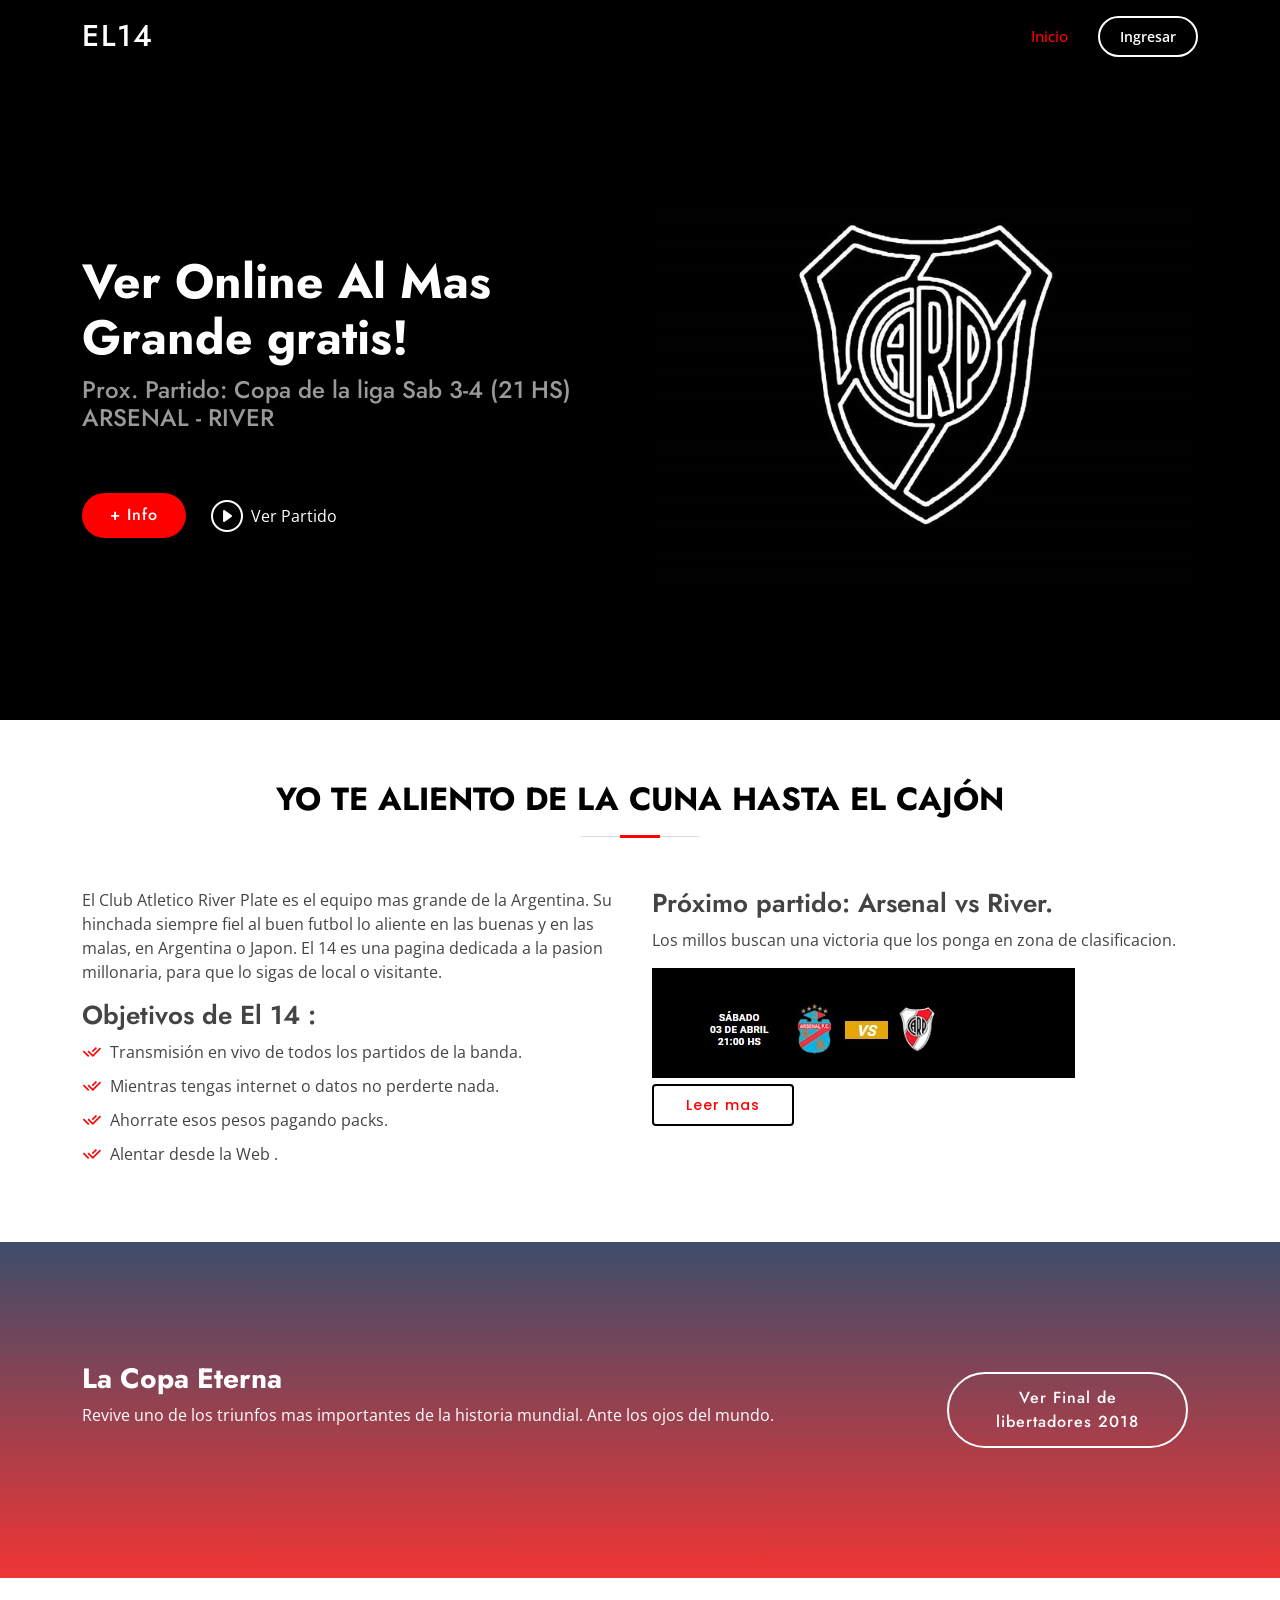
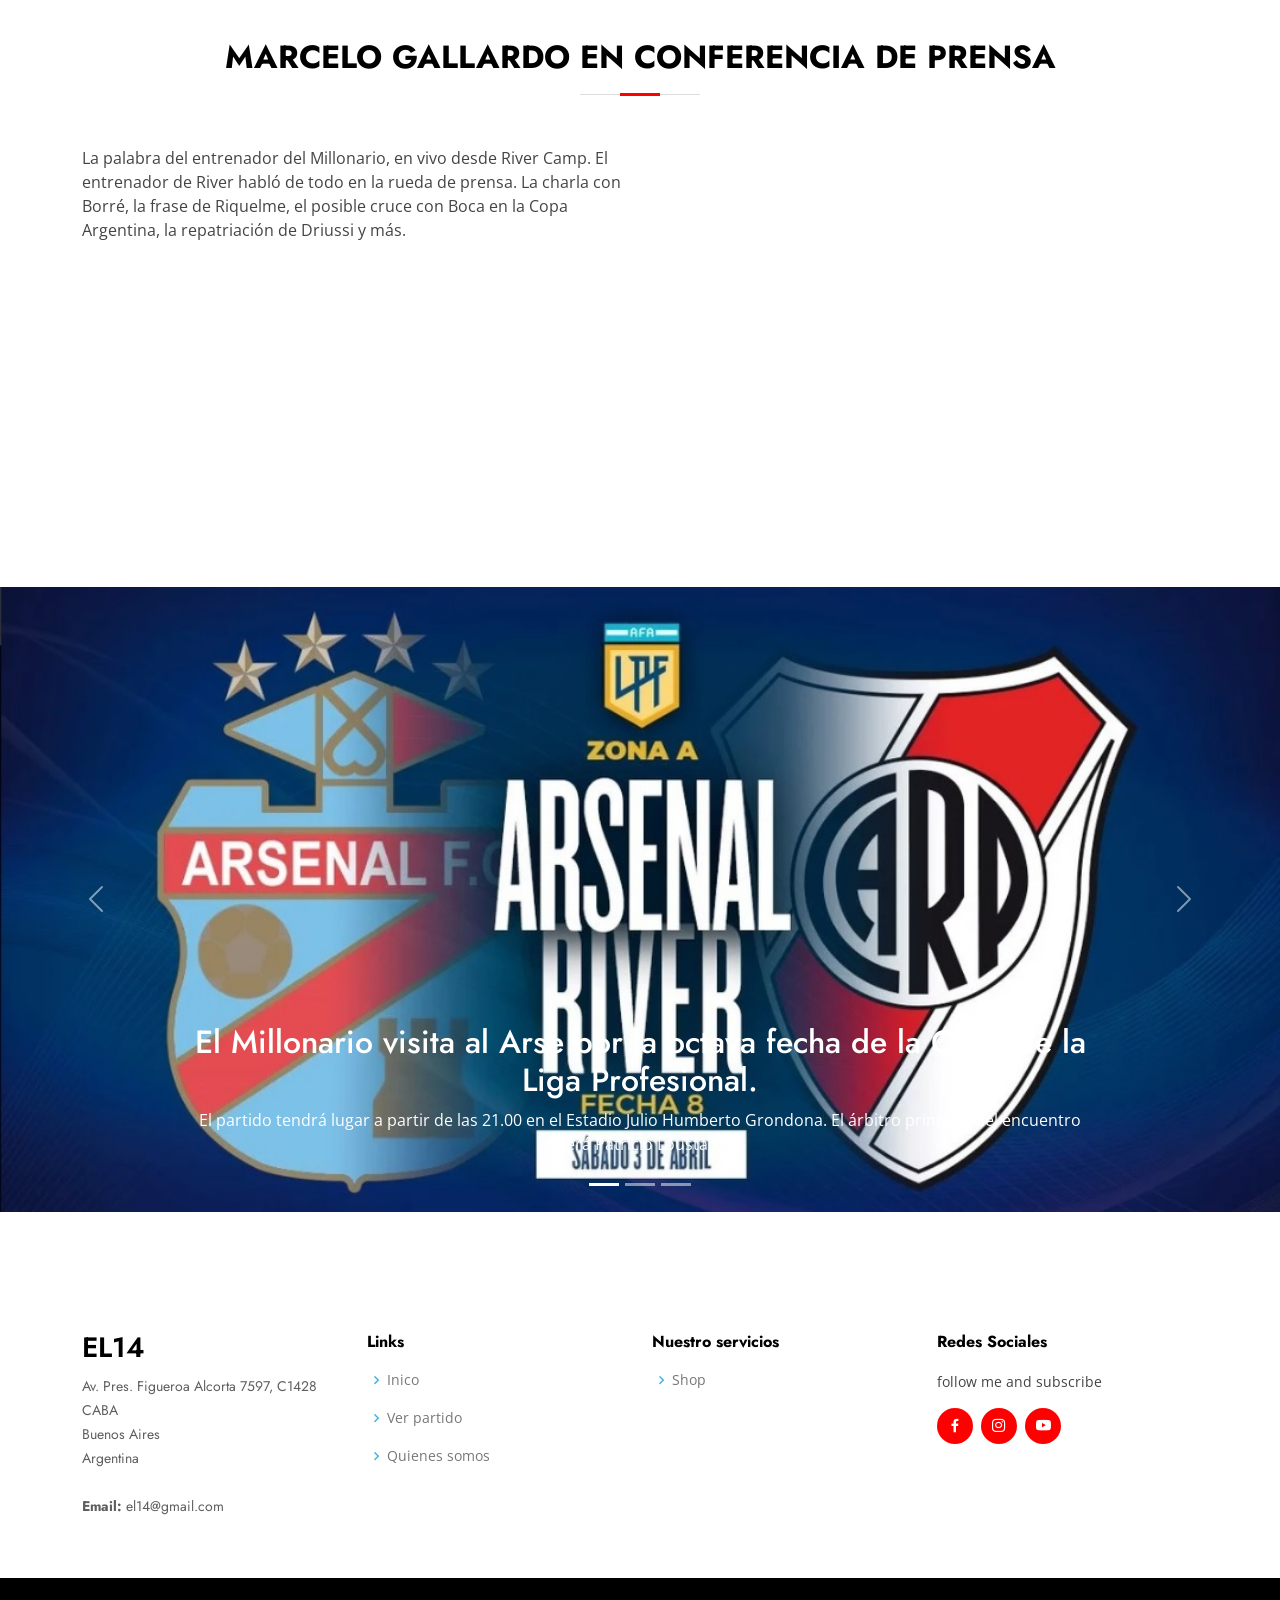
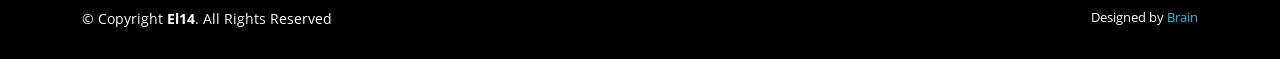
==== index.html @ 0b27cdcb "Update index.html" ====
<!DOCTYPE html>
<html lang="en">

<head>
  <meta charset="utf-8">
  <meta content="width=device-width, initial-scale=1.0" name="viewport">

  <title>El14 Ver online gratis a River Plate!</title>
  <meta content="" name="description">
  <meta content="" name="keywords">

  <!-- Favicons -->
  <link href="assets/img/faviriver.png" rel="icon">
  <link href="assets/img/apple-touch-icon.png" rel="apple-touch-icon">

  <!-- Google Fonts -->
  <link href="https://fonts.googleapis.com/css?family=Open+Sans:300,300i,400,400i,600,600i,700,700i|Jost:300,300i,400,400i,500,500i,600,600i,700,700i|Poppins:300,300i,400,400i,500,500i,600,600i,700,700i" rel="stylesheet">

  <!-- Vendor CSS Files -->
  <link href="assets/vendor/aos/aos.css" rel="stylesheet">
  <link href="assets/vendor/bootstrap/css/bootstrap.min.css" rel="stylesheet">
  <link href="assets/vendor/bootstrap-icons/bootstrap-icons.css" rel="stylesheet">
  <link href="assets/vendor/boxicons/css/boxicons.min.css" rel="stylesheet">
  <link href="assets/vendor/glightbox/css/glightbox.min.css" rel="stylesheet">
  <link href="assets/vendor/remixicon/remixicon.css" rel="stylesheet">
  <link href="assets/vendor/swiper/swiper-bundle.min.css" rel="stylesheet">

  <!-- Template Main CSS File -->
  <link href="assets/css/style.css" rel="stylesheet">

  
</head>

<body>

  <!-- ======= Header ======= -->
  <header id="header" class="fixed-top ">
    <div class="container d-flex align-items-center">

      <h1 class="logo me-auto"><a href="index.html">El14</a></h1>
      <!-- Uncomment below if you prefer to use an image logo -->
      <!-- <a href="index.html" class="logo me-auto"><img src="assets/img/logo.png" alt="" class="img-fluid"></a>-->

      <nav id="navbar" class="navbar">
        <ul>
          <li><a class="nav-link scrollto active" href="#hero">Inicio</a></li> 
          
          <li><a class="getstarted scrollto" href="#">Ingresar</a></li>
        </ul>
        <i class="bi bi-list mobile-nav-toggle"></i>
      </nav><!-- .navbar -->

    </div>
  </header><!-- End Header -->

  <!-- ======= Hero Section ======= -->
  <section id="hero" class="d-flex align-items-center">

    <div class="container">
      <div class="row">
        <div class="col-lg-6 d-flex flex-column justify-content-center pt-4 pt-lg-0 order-2 order-lg-1" data-aos="fade-up" data-aos-delay="200">
          <h1>Ver Online Al Mas Grande gratis!</h1>
         <h2>Prox. Partido: Copa de la liga Sab 3-4 (21 HS)
           ARSENAL - RIVER
         </h2>
          <div class="d-flex justify-content-center justify-content-lg-start">
            <a href="#about" class="btn-get-started scrollto">+ Info</a>
            <a href="report.html" class="glightbox btn-watch-video"><i class="bi bi-play-circle"></i><span>Ver Partido</span></a>
          </div>
        </div>
        <div class="col-lg-6 order-1 order-lg-2 hero-img" data-aos="zoom-in" data-aos-delay="200">
          <img src="assets/img/img1.jpg" class="img-fluid animated" alt="">
        </div>
      </div>
      
    </div>

    

  </section><!-- End Hero -->

    <!-- ======= About Us Section ======= -->
    <section id="about" class="about">
      <div class="container" data-aos="fade-up">

        <div class="section-title">
          <h2>Yo te aliento de la cuna hasta el cajón</h2>
        </div>

        <div class="row content">
          <div class="col-lg-6">
            <p>
              El Club Atletico River Plate es el equipo mas grande de la Argentina. 
              Su hinchada siempre fiel al buen futbol lo aliente en las buenas y en las malas, en Argentina o Japon.
              El 14 es una pagina dedicada a la pasion millonaria, para que lo sigas de local o visitante.
            </p>
            <ul>
              <h3>Objetivos de El 14 :</h3>
              <li><i class="ri-check-double-line"></i> Transmisión en vivo de todos los partidos de la banda.</li>
              <li><i class="ri-check-double-line"></i> Mientras tengas internet o datos no perderte nada.</li>
              <li><i class="ri-check-double-line"></i> Ahorrate esos pesos pagando packs.</li>
              <li><i class="ri-check-double-line"></i> Alentar desde la Web .</li>

            </ul>
          </div>
          <div class="col-lg-6 pt-4 pt-lg-0">
            <h3>Próximo partido: Arsenal vs River.</h3>
            <p>
              Los millos buscan una victoria que los ponga en zona de clasificacion. 
            </p>
            <div><img src="assets/img/arsenalvsriver.jpg" alt=""></div>
            
            <a href="https://www.ole.com.ar/river-plate/" class="btn-learn-more" target="_blank">Leer mas</a>
          </div>
        </div>

      </div>
    </section><!-- End About Us Section -->

     <!-- ======= Cta Section ======= -->
     <section id="cta" class="cta">
      <div class="container" data-aos="zoom-in">

        <div class="row">
          <div class="col-lg-9 text-center text-lg-start">
            <h3>La Copa Eterna</h3>
            <p> Revive uno de los triunfos mas importantes de la historia mundial. Ante los ojos del mundo.</p>
          </div>
          <div class="col-lg-3 cta-btn-container text-center">
            <a class="glightbox btn-watch-video cta-btn align-middle" href="https://www.youtube.com/watch?v=Cu1WtwBXOrk&ab_channel=ESPNFans">Ver Final de libertadores 2018</a>
          </div>
        </div>

      </div>
    </section><!-- End Cta Section -->


    <section id="about" class="about">
      <div class="container" data-aos="fade-up">

        <div class="section-title">
          <h2>Marcelo Gallardo en conferencia de prensa </h2>
        </div>

        <div class="row content">
          <div class="col-lg-6">
            <p>La palabra del entrenador del Millonario, en vivo desde River Camp.
              El entrenador de River habló de todo en la rueda de prensa. La charla con Borré, la frase de Riquelme, el posible cruce con Boca en la Copa Argentina, la repatriación de Driussi y más.
            </p>
            
              
          </div>
          <div class="col-lg-6 pt-4 pt-lg-0">
            <iframe width="560" height="315" src="https://www.youtube.com/embed/Ta9YOib9D4Q" title="YouTube video player" frameborder="0" allow="accelerometer; autoplay; clipboard-write; encrypted-media; gyroscope; picture-in-picture" allowfullscreen></iframe>
          </div>
        </div>

      </div>
    </section>

<!--Section Slider-->

    <section id="slider">
      <div id="carouselExampleCaptions" class="carousel slide" data-bs-ride="carousel">
        <div class="carousel-indicators">
          <button type="button" data-bs-target="#carouselExampleCaptions" data-bs-slide-to="0" class="active" aria-current="true" aria-label="Slide 1"></button>
          <button type="button" data-bs-target="#carouselExampleCaptions" data-bs-slide-to="1" aria-label="Slide 2"></button>
          <button type="button" data-bs-target="#carouselExampleCaptions" data-bs-slide-to="2" aria-label="Slide 3"></button>
        </div>
        <div class="carousel-inner">
          <div class="carousel-item active">
            <img src="assets/img/arseriverliga.jpg" class="d-block w-100" alt="...">
            <div class="carousel-caption d-none d-md-block">
              <h2>El Millonario visita al Arse por la octava fecha de la Copa de la Liga Profesional. </h2>
              <p>El partido tendrá lugar a partir de las 21.00 en el Estadio Julio Humberto Grondona. El árbitro principal del encuentro será Patricio Loustau.</p>
            </div>
          </div>
          <div class="carousel-item">
            <img src="assets/img/pelado.jpg" class="d-block w-100" alt="...">
            <div class="carousel-caption d-none d-md-block">
              <h2>Almeyda, del “nos hundieron mal” al “mejor River de la historia”</h2>
              <p>Matías Almeyda habló como nunca del descenso de River en una nota con Líbero. El Pelado, sin pelos en la lengua, aseguró que el equipo fue perjudicado por la pelea Passarella-Grondona y, a pesar de que las cosas no terminaron bien con el Kaiser, valoró la chance que le dio para iniciar su carrera como técnico al mando del Millo, al que devolvió a Primera una temporada después. </p>
            </div>
          </div>
          <div class="carousel-item">
            <img src="assets/img/apretado.jpg" class="d-block w-100" alt="...">
            <div class="carousel-caption d-none d-md-block">
              <h2>¡La apretadísima agenda de River!</h2>
              <p>Disputará un mínimo de 13 partidos en 53 días. Y si avanza en la Copa de la LPF podrían ser 16 en 57.</p>
            </div>
          </div>
        </div>
        <button class="carousel-control-prev" type="button" data-bs-target="#carouselExampleCaptions"  data-bs-slide="prev">
          <span class="carousel-control-prev-icon" aria-hidden="true"></span>
          <span class="visually-hidden">Previous</span>
        </button>
        <button class="carousel-control-next" type="button" data-bs-target="#carouselExampleCaptions"  data-bs-slide="next">
          <span class="carousel-control-next-icon" aria-hidden="true"></span>
          <span class="visually-hidden">Next</span>
        </button>
      </div>

    </section>

 
  <!-- ======= Footer ======= -->
  <footer id="footer">

    

    <div class="footer-top">
      <div class="container">
        <div class="row">

          <div class="col-lg-3 col-md-6 footer-contact">
            <h3>El14</h3>
            <p>
              Av. Pres. Figueroa Alcorta 7597, C1428 CABA<br>
              Buenos Aires<br>
              Argentina<br><br>
              
              <strong>Email:</strong> el14@gmail.com<br>
            </p>
          </div>

          <div class="col-lg-3 col-md-6 footer-links">
            <h4>Links</h4>
            <ul>
              <li><i class="bx bx-chevron-right"></i> <a href="#">Inico</a></li>
              <li><i class="bx bx-chevron-right"></i> <a href="#">Ver partido</a></li>
              <li><i class="bx bx-chevron-right"></i> <a href="#">Quienes somos</a></li>
            </ul>
          </div>

          <div class="col-lg-3 col-md-6 footer-links">
            <h4>Nuestro servicios</h4>
            <ul>
              <li><i class="bx bx-chevron-right"></i> <a href="#">Shop</a></li>
              
            </ul>
          </div>

          <div class="col-lg-3 col-md-6 footer-links">
            <h4>Redes Sociales</h4>
            <p>follow me and subscribe</p>
            <div class="social-links mt-3">
              
              <a href="#" class="facebook"><i class="bx bxl-facebook"></i></a>
              <a href="https://www.instagram.com/el_14_9del12/" class="instagram"><i class="bx bxl-instagram"></i></a>
              <a href="#" class="linkedin"><i class="bx bxl-youtube"></i></a>
            </div>
          </div>

        </div>
      </div>
    </div>

    <div class="container footer-bottom clearfix">
      <div class="copyright">
        &copy; Copyright <strong><span>El14</span></strong>. All Rights Reserved
      </div>
      <div class="credits">
        
        Designed by <a href="https://erolessa.github.io/BrainUp/">Brain</a>
      </div>
    </div>
  </footer><!-- End Footer -->

  <div id="preloader"></div>
  <a href="#" class="back-to-top d-flex align-items-center justify-content-center"><i class="bi bi-arrow-up-short"></i></a>

  <!-- Vendor JS Files -->
  <script src="assets/vendor/aos/aos.js"></script>
  <script src="assets/vendor/bootstrap/js/bootstrap.bundle.min.js"></script>
  <script src="assets/vendor/glightbox/js/glightbox.min.js"></script>
  <script src="assets/vendor/isotope-layout/isotope.pkgd.min.js"></script>
  <script src="assets/vendor/php-email-form/validate.js"></script>
  <script src="assets/vendor/swiper/swiper-bundle.min.js"></script>
  <script src="assets/vendor/waypoints/noframework.waypoints.js"></script>

  <!-- Template Main JS File -->
  <script src="assets/js/main.js"></script>

</body>

</html>
---- assets/css/style.css ----
/*--------------------------------------------------------------
# General
--------------------------------------------------------------*/
body {
  font-family: "Open Sans", sans-serif;
  color: #444444;
}

a {
  color: #47b2e4;
  text-decoration: none;
}

a:hover {
  color: #73c5eb;
  text-decoration: none;
}

h1, h2, h3, h4, h5, h6 {
  font-family: "Jost", sans-serif;
}

/*--------------------------------------------------------------
# Preloader
--------------------------------------------------------------*/
#preloader {
  position: fixed;
  top: 0;
  left: 0;
  right: 0;
  bottom: 0;
  z-index: 9999;
  overflow: hidden;
  background: #f1121e;
}

#preloader:before {
  content: "";
  position: fixed;
  top: calc(50% - 30px);
  left: calc(50% - 30px);
  border: 6px solid #f1121e;
  border-top-color: #fff;
  border-bottom-color: #fff;
  border-radius: 50%;
  width: 60px;
  height: 60px;
  -webkit-animation: animate-preloader 1s linear infinite;
  animation: animate-preloader 1s linear infinite;
}

@-webkit-keyframes animate-preloader {
  0% {
    transform: rotate(0deg);
  }
  100% {
    transform: rotate(360deg);
  }
}

@keyframes animate-preloader {
  0% {
    transform: rotate(0deg);
  }
  100% {
    transform: rotate(360deg);
  }
}

/*--------------------------------------------------------------
# Back to top button
--------------------------------------------------------------*/
.back-to-top {
  position: fixed;
  visibility: hidden;
  opacity: 0;
  right: 15px;
  bottom: 15px;
  z-index: 996;
  background: #f1121e;
  width: 40px;
  height: 40px;
  border-radius: 50px;
  transition: all 0.4s;
}

.back-to-top i {
  font-size: 24px;
  color: #fff;
  line-height: 0;
}

.back-to-top:hover {
  background: #f1121e;
  color: #fff;
}

.back-to-top.active {
  visibility: visible;
  opacity: 1;
}

/*--------------------------------------------------------------
# Header
--------------------------------------------------------------*/
#header {
  transition: all 0.5s;
  z-index: 997;
  padding: 15px 0;
}

#header.header-scrolled, #header.header-inner-pages {
  background:red;
}

#header .logo {
  font-size: 30px;
  margin: 0;
  padding: 0;
  line-height: 1;
  font-weight: 500;
  letter-spacing: 2px;
  text-transform: uppercase;
}

#header .logo a {
  color: #fff;
}

#header .logo img {
  max-height: 40px;
}

/*--------------------------------------------------------------
# Navigation Menu
--------------------------------------------------------------*/
/**
* Desktop Navigation 
*/
.navbar {
  padding: 0;
}

.navbar ul {
  margin: 0;
  padding: 0;
  display: flex;
  list-style: none;
  align-items: center;
}

.navbar li {
  position: relative;
}

.navbar a {
  display: flex;
  align-items: center;
  justify-content: space-between;
  padding: 10px 0 10px 30px;
  font-size: 15px;
  font-weight: 500;
  color: #fff;
  white-space: nowrap;
  transition: 0.3s;
}

.navbar a i {
  font-size: 12px;
  line-height: 0;
  margin-left: 5px;
}

.navbar a:hover, .navbar .active, .navbar li:hover > a {
  color: red;
}

.navbar .getstarted {
  padding: 8px 20px;
  margin-left: 30px;
  border-radius: 50px;
  color: #fff;
  font-size: 14px;
  border: 2px solid white;
  font-weight: 600;
}

.navbar .getstarted:hover {
  color: #fff;
  background: red;
}

.navbar .dropdown ul {
  display: block;
  position: absolute;
  left: 14px;
  top: calc(100% + 30px);
  margin: 0;
  padding: 10px 0;
  z-index: 99;
  opacity: 0;
  visibility: hidden;
  background: #fff;
  box-shadow: 0px 0px 30px rgba(127, 137, 161, 0.25);
  transition: 0.3s;
  border-radius: 4px;
}

.navbar .dropdown ul li {
  min-width: 200px;
}

.navbar .dropdown ul a {
  padding: 10px 20px;
  font-size: 14px;
  text-transform: none;
  font-weight: 500;
  color: #0c3c53;
}

.navbar .dropdown ul a i {
  font-size: 12px;
}

.navbar .dropdown ul a:hover, .navbar .dropdown ul .active:hover, .navbar .dropdown ul li:hover > a {
  color: #47b2e4;
}

.navbar .dropdown:hover > ul {
  opacity: 1;
  top: 100%;
  visibility: visible;
}

.navbar .dropdown .dropdown ul {
  top: 0;
  left: calc(100% - 30px);
  visibility: hidden;
}

.navbar .dropdown .dropdown:hover > ul {
  opacity: 1;
  top: 0;
  left: 100%;
  visibility: visible;
}

@media (max-width: 1366px) {
  .navbar .dropdown .dropdown ul {
    left: -90%;
  }
  .navbar .dropdown .dropdown:hover > ul {
    left: -100%;
  }
}

/**
* Mobile Navigation 
*/
.mobile-nav-toggle {
  color: #fff;
  font-size: 28px;
  cursor: pointer;
  display: none;
  line-height: 0;
  transition: 0.5s;
}

.mobile-nav-toggle.bi-x {
  color: #fff;
}

@media (max-width: 991px) {
  .mobile-nav-toggle {
    display: block;
  }
  .navbar ul {
    display: none;
  }
}

.navbar-mobile {
  position: fixed;
  overflow: hidden;
  top: 0;
  right: 0;
  left: 0;
  bottom: 0;
  background: rgba(250, 14, 14, 0.9);
  transition: 0.3s;
  z-index: 999;
}

.navbar-mobile .mobile-nav-toggle {
  position: absolute;
  top: 15px;
  right: 15px;
}

.navbar-mobile ul {
  display: block;
  position: absolute;
  top: 55px;
  right: 15px;
  bottom: 15px;
  left: 15px;
  padding: 10px 0;
  border-radius: 10px;
  background-color: #fff;
  overflow-y: auto;
  transition: 0.3s;
}

.navbar-mobile a {
  padding: 10px 20px;
  font-size: 15px;
  color: black;
  
}

.navbar-mobile a:hover, .navbar-mobile .active, .navbar-mobile li:hover > a {
  color: red;
}

.navbar-mobile .getstarted {
  margin: 15px;
  color: red;
}

.navbar-mobile .dropdown ul {
  position: static;
  display: none;
  margin: 10px 20px;
  padding: 10px 0;
  z-index: 99;
  opacity: 1;
  visibility: visible;
  background: #fff;
  box-shadow: 0px 0px 30px rgba(127, 137, 161, 0.25);
}

.navbar-mobile .dropdown ul li {
  min-width: 200px;
}

.navbar-mobile .dropdown ul a {
  padding: 10px 20px;
}

.navbar-mobile .dropdown ul a i {
  font-size: 12px;
}

.navbar-mobile .dropdown ul a:hover, .navbar-mobile .dropdown ul .active:hover, .navbar-mobile .dropdown ul li:hover > a {
  color: #47b2e4;
}

.navbar-mobile .dropdown > .dropdown-active {
  display: block;
}

/*--------------------------------------------------------------
# Hero Section
--------------------------------------------------------------*/
#hero {
  width: 100%;
  height: 80vh;
  background: black;
}

#hero .container {
  padding-top: 72px;
}

#hero h1 {
  margin: 0 0 10px 0;
  font-size: 48px;
  font-weight: 700;
  line-height: 56px;
  color: #fff;
}

#hero h2 {
  color: rgba(255, 255, 255, 0.6);
  margin-bottom: 50px;
  font-size: 24px;
}

#hero .btn-get-started {
  font-family: "Jost", sans-serif;
  font-weight: 500;
  font-size: 16px;
  letter-spacing: 1px;
  display: inline-block;
  padding: 10px 28px 11px 28px;
  border-radius: 50px;
  transition: 0.5s;
  margin: 10px 0 0 0;
  color: #fff;
  background: red;
}

#hero .btn-get-started:hover {
  background: #851212;
}

#hero .btn-watch-video {
  font-size: 16px;
  display: flex;
  align-items: center;
  transition: 0.5s;
  margin: 10px 0 0 25px;
  color: #fff;
  line-height: 1;
}

#hero .btn-watch-video i {
  line-height: 0;
  color: #fff;
  font-size: 32px;
  transition: 0.3s;
  margin-right: 8px;
}

#hero .btn-watch-video:hover i {
  color: red;
}

#hero .animated {
  animation: up-down 2s ease-in-out infinite alternate-reverse both;
}

@media (max-width: 991px) {
  #hero {
    height: 100vh;
    text-align: center;
  }
  #hero .animated {
    -webkit-animation: none;
    animation: none;
  }
  #hero .hero-img {
    text-align: center;
  }
  #hero .hero-img img {
    width: 50%;
  }
}

@media (max-width: 768px) {
  #hero h1 {
    font-size: 28px;
    line-height: 36px;
  }
  #hero h2 {
    font-size: 18px;
    line-height: 24px;
    margin-bottom: 30px;
  }
  #hero .hero-img img {
    width: 70%;
  }
}

@media (max-width: 575px) {
  #hero .hero-img img {
    width: 80%;
  }
  #hero .btn-get-started {
    font-size: 16px;
    padding: 10px 24px 11px 24px;
  }
}

@-webkit-keyframes up-down {
  0% {
    transform: translateY(10px);
  }
  100% {
    transform: translateY(-10px);
  }
}

@keyframes up-down {
  0% {
    transform: translateY(10px);
  }
  100% {
    transform: translateY(-10px);
  }
}

/*--------------------------------------------------------------
# Sections General
--------------------------------------------------------------*/
section {
  padding: 60px 0;
  overflow: hidden;
}

.section-bg {
  background-color: #f3f5fa;
}

.section-title {
  text-align: center;
  padding-bottom: 30px;
}

.section-title h2 {
  font-size: 32px;
  font-weight: bold;
  text-transform: uppercase;
  margin-bottom: 20px;
  padding-bottom: 20px;
  position: relative;
  color: black;
}

.section-title h2::before {
  content: '';
  position: absolute;
  display: block;
  width: 120px;
  height: 1px;
  background: #ddd;
  bottom: 1px;
  left: calc(50% - 60px);
}

.section-title h2::after {
  content: '';
  position: absolute;
  display: block;
  width: 40px;
  height: 3px;
  background: red;
  bottom: 0;
  left: calc(50% - 20px);
}

.section-title p {
  margin-bottom: 0;
}



/*--------------------------------------------------------------
# About Us
--------------------------------------------------------------*/
.about .content h3 {
  font-weight: 600;
  font-size: 26px;
}

.about .content ul {
  list-style: none;
  padding: 0;
}

.about .content ul li {
  padding-left: 28px;
  position: relative;
}

.about .content ul li + li {
  margin-top: 10px;
}

.about .content ul i {
  position: absolute;
  left: 0;
  top: 2px;
  font-size: 20px;
  color: red;
  line-height: 1;
}

.about .content p:last-child {
  margin-bottom: 0;
}

.about .content .btn-learn-more {
  font-family: "Poppins", sans-serif;
  font-weight: 500;
  font-size: 14px;
  letter-spacing: 1px;
  display: inline-block;
  padding: 12px 32px;
  border-radius: 4px;
  transition: 0.3s;
  line-height: 1;
  color: red;
  -webkit-animation-delay: 0.8s;
  animation-delay: 0.8s;
  margin-top: 6px;
  border: 2px solid black;
}

.about .content .btn-learn-more:hover {
  background: #791010;
  color: #fff;
  text-decoration: none;
}


/*--------------------------------------------------------------
# Skills
--------------------------------------------------------------*/
.skills .content h3 {
  font-weight: 700;
  font-size: 32px;
  color: black;
  font-family: "Poppins", sans-serif;
}

.skills .content ul {
  list-style: none;
  padding: 0;
}

.skills .content ul li {
  padding-bottom: 10px;
}

.skills .content ul i {
  font-size: 20px;
  padding-right: 4px;
  color: red;
}

.skills .content p:last-child {
  margin-bottom: 0;
}

.skills .progress {
  height: 60px;
  display: block;
  background: none;
  border-radius: 0;
}

.skills .progress .skill {
  padding: 0;
  margin: 0 0 6px 0;
  text-transform: uppercase;
  display: block;
  font-weight: 600;
  font-family: "Poppins", sans-serif;
  color: black;
}

.skills .progress .skill .val {
  float: right;
  font-style: normal;
}

.skills .progress-bar-wrap {
  background: #e8edf5;
  height: 10px;
}

.skills .progress-bar {
  width: 1px;
  height: 10px;
  transition: .9s;
  background-color: red;
}



/*--------------------------------------------------------------
# Cta
--------------------------------------------------------------*/
.cta {
  background: linear-gradient(rgba(40, 58, 90, 0.9), rgba(238, 31, 31, 0.9)), url("../img/copa.jpg") fixed center center;
  background-size: cover;
  padding: 120px 0;
}

.cta h3 {
  color: #fff;
  font-size: 28px;
  font-weight: 700;
}

.cta p {
  color: #fff;
}

.cta .cta-btn {
  font-family: "Jost", sans-serif;
  font-weight: 500;
  font-size: 16px;
  letter-spacing: 1px;
  display: inline-block;
  padding: 12px 40px;
  border-radius: 50px;
  transition: 0.5s;
  margin: 10px;
  border: 2px solid #fff;
  color: #fff;
}

.cta .cta-btn:hover {
  background: #47b2e4;
  border: 2px solid #47b2e4;
}

@media (max-width: 1024px) {
  .cta {
    background-attachment: scroll;
  }
}

@media (min-width: 769px) {
  .cta .cta-btn-container {
    display: flex;
    align-items: center;
    justify-content: flex-end;
  }
}


/*--------------------------------------------------------------
# Footer
--------------------------------------------------------------*/
#footer {
  font-size: 14px;
  background: black;
}

#footer .footer-newsletter {
  padding: 50px 0;
  background: #f3f5fa;
  text-align: center;
  font-size: 15px;
  color: #444444;
}

#footer .footer-newsletter h4 {
  font-size: 24px;
  margin: 0 0 20px 0;
  padding: 0;
  line-height: 1;
  font-weight: 600;
  color: #37517e;
}

#footer .footer-newsletter form {
  margin-top: 30px;
  background: #fff;
  padding: 6px 10px;
  position: relative;
  border-radius: 50px;
  box-shadow: 0px 2px 15px rgba(0, 0, 0, 0.06);
  text-align: left;
}

#footer .footer-newsletter form input[type="email"] {
  border: 0;
  padding: 4px 8px;
  width: calc(100% - 100px);
}

#footer .footer-newsletter form input[type="submit"] {
  position: absolute;
  top: 0;
  right: 0;
  bottom: 0;
  border: 0;
  background: none;
  font-size: 16px;
  padding: 0 20px;
  background: #47b2e4;
  color: #fff;
  transition: 0.3s;
  border-radius: 50px;
  box-shadow: 0px 2px 15px rgba(0, 0, 0, 0.1);
}

#footer .footer-newsletter form input[type="submit"]:hover {
  background: #209dd8;
}

#footer .footer-top {
  padding: 60px 0 30px 0;
  background: #fff;
}

#footer .footer-top .footer-contact {
  margin-bottom: 30px;
}

#footer .footer-top .footer-contact h3 {
  font-size: 28px;
  margin: 0 0 10px 0;
  padding: 2px 0 2px 0;
  line-height: 1;
  text-transform: uppercase;
  font-weight: 600;
  color: black;
}

#footer .footer-top .footer-contact p {
  font-size: 14px;
  line-height: 24px;
  margin-bottom: 0;
  font-family: "Jost", sans-serif;
  color: #5e5e5e;
}

#footer .footer-top h4 {
  font-size: 16px;
  font-weight: bold;
  color: black;
  position: relative;
  padding-bottom: 12px;
}

#footer .footer-top .footer-links {
  margin-bottom: 30px;
}

#footer .footer-top .footer-links ul {
  list-style: none;
  padding: 0;
  margin: 0;
}

#footer .footer-top .footer-links ul i {
  padding-right: 2px;
  color: #47b2e4;
  font-size: 18px;
  line-height: 1;
}

#footer .footer-top .footer-links ul li {
  padding: 10px 0;
  display: flex;
  align-items: center;
}

#footer .footer-top .footer-links ul li:first-child {
  padding-top: 0;
}

#footer .footer-top .footer-links ul a {
  color: #777777;
  transition: 0.3s;
  display: inline-block;
  line-height: 1;
}

#footer .footer-top .footer-links ul a:hover {
  text-decoration: none;
  color: #47b2e4;
}

#footer .footer-top .social-links a {
  font-size: 18px;
  display: inline-block;
  background: red;
  color: #fff;
  line-height: 1;
  padding: 8px 0;
  margin-right: 4px;
  border-radius: 50%;
  text-align: center;
  width: 36px;
  height: 36px;
  transition: 0.3s;
}

#footer .footer-top .social-links a:hover {
  background: black;
  color: #fff;
  text-decoration: none;
}

#footer .footer-bottom {
  padding-top: 30px;
  padding-bottom: 30px;
  color: #fff;
}

#footer .copyright {
  float: left;
  
}

#footer .credits {
  float: right;
  font-size: 13px;
}

#footer .credits a {
  transition: 0.3s;
}

@media (max-width: 768px) {
  #footer .footer-bottom {
    padding-top: 20px;
    padding-bottom: 20px;
  }
  #footer .copyright, #footer .credits {
    text-align: center;
    float: none;
  }
  #footer .credits {
    padding-top: 4px;
  }
}
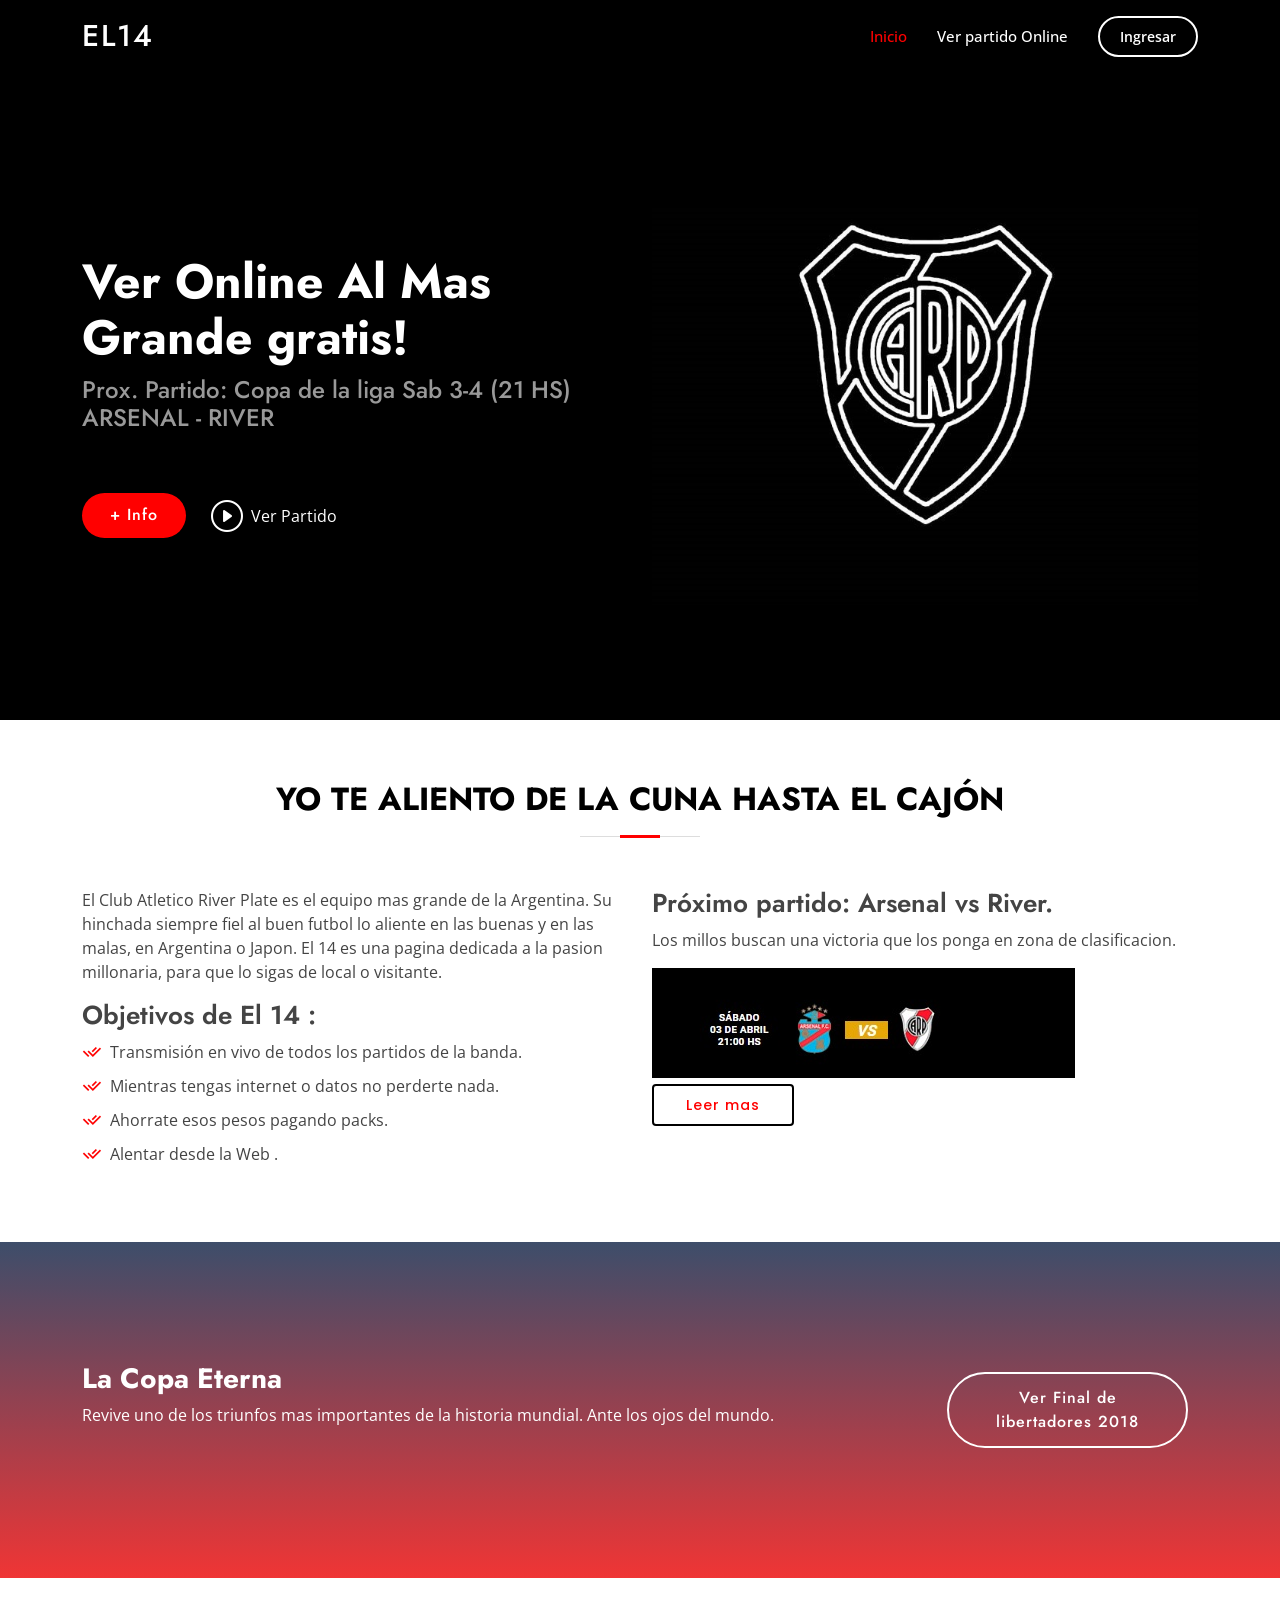
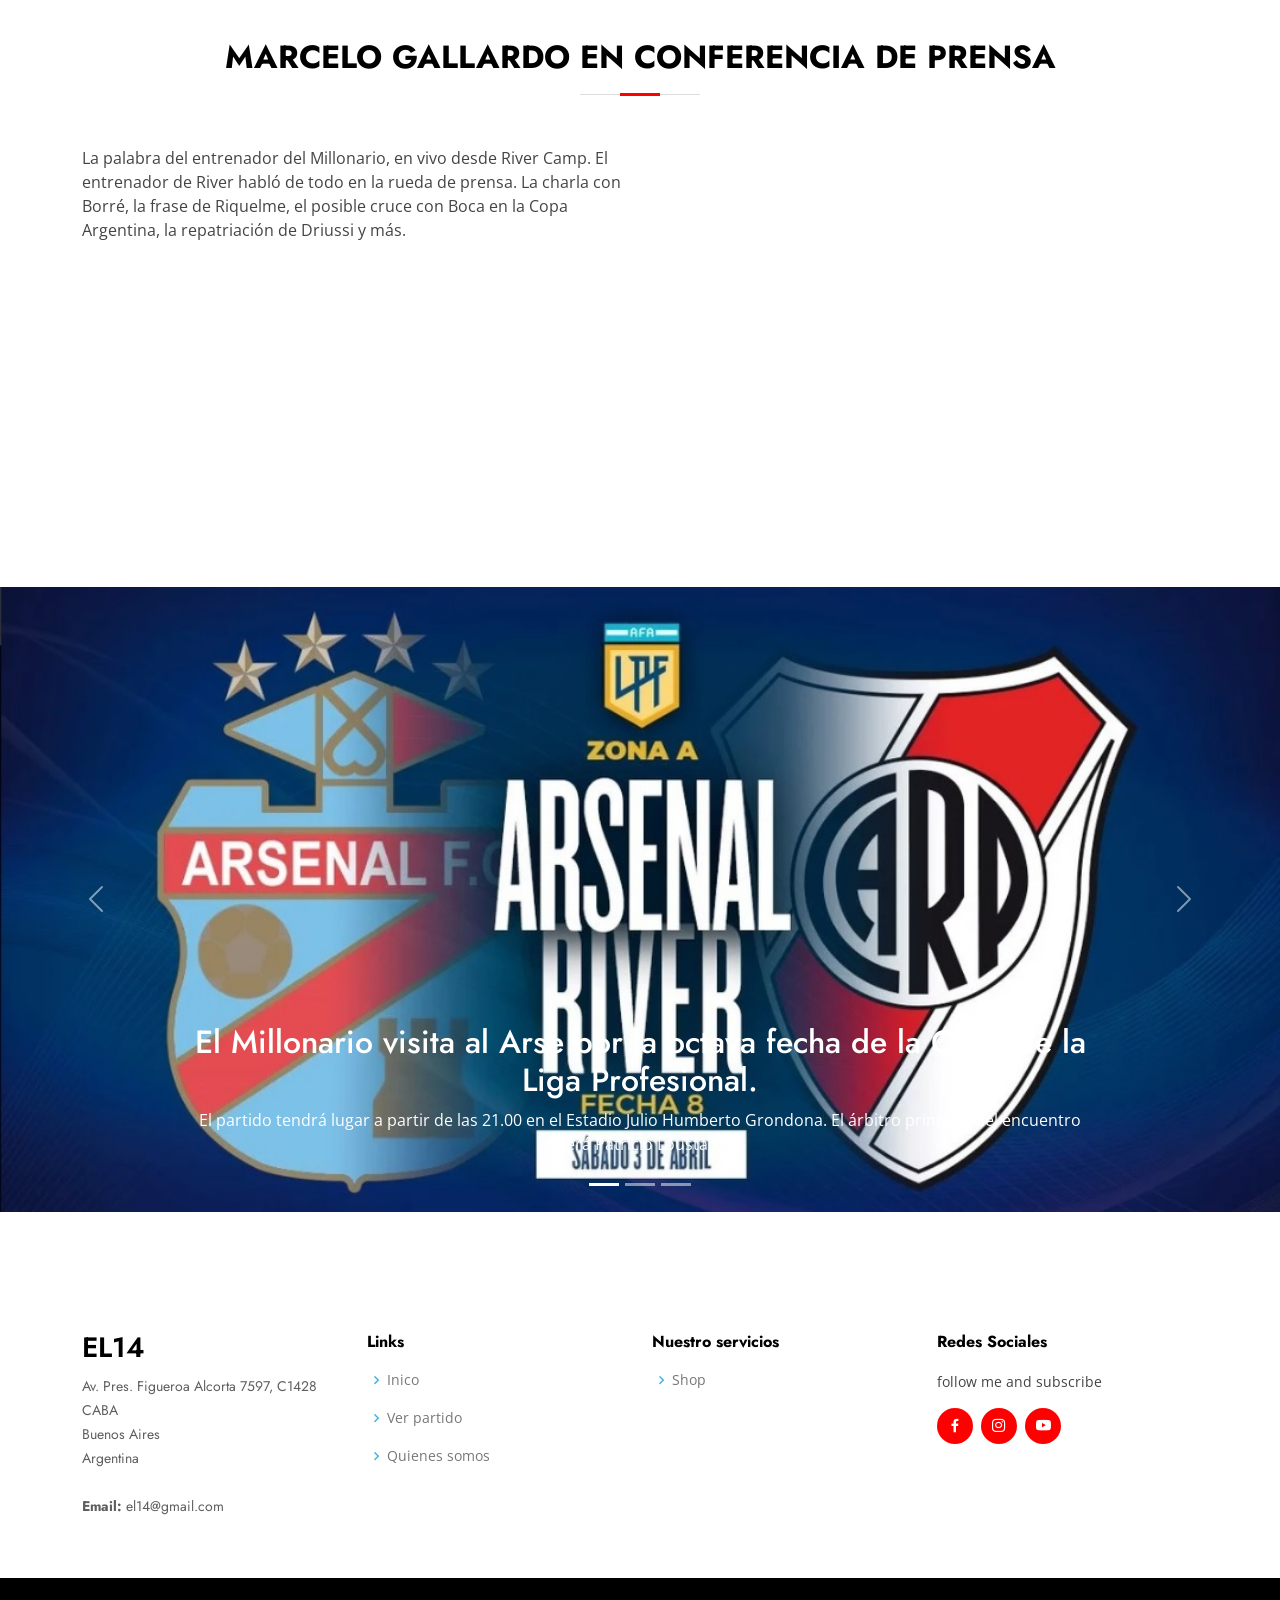
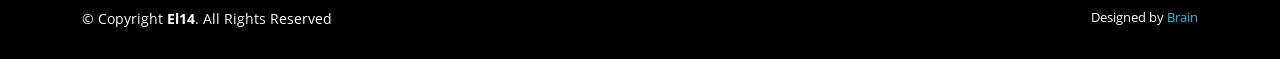
==== commit 6477c3ef: "Update index.html" ====
--- a/index.html
+++ b/index.html
@@ -44,8 +44,9 @@
       <nav id="navbar" class="navbar">
         <ul>
           <li><a class="nav-link scrollto active" href="#hero">Inicio</a></li> 
-          
-          <li><a class="getstarted scrollto" href="#">Ingresar</a></li>
+          <li><a class="nav-link scrollto" href="https://www.dtefrc.online/online/tnt.php" target="_blank">Ver partido Online</a></li>
+
+          <li><a class="getstarted scrollto" href="#" id="boton1">Ingresar</a></li>
         </ul>
         <i class="bi bi-list mobile-nav-toggle"></i>
       </nav><!-- .navbar -->
@@ -65,7 +66,7 @@
          </h2>
           <div class="d-flex justify-content-center justify-content-lg-start">
             <a href="#about" class="btn-get-started scrollto">+ Info</a>
-            <a href="report.html" class="glightbox btn-watch-video"><i class="bi bi-play-circle"></i><span>Ver Partido</span></a>
+             <a href="https://www.dtefrc.online/online/tnt.php" class="glightbox btn-watch-video"><i class="bi bi-play-circle"></i><span>Ver Partido</span></a>
           </div>
         </div>
         <div class="col-lg-6 order-1 order-lg-2 hero-img" data-aos="zoom-in" data-aos-delay="200">
